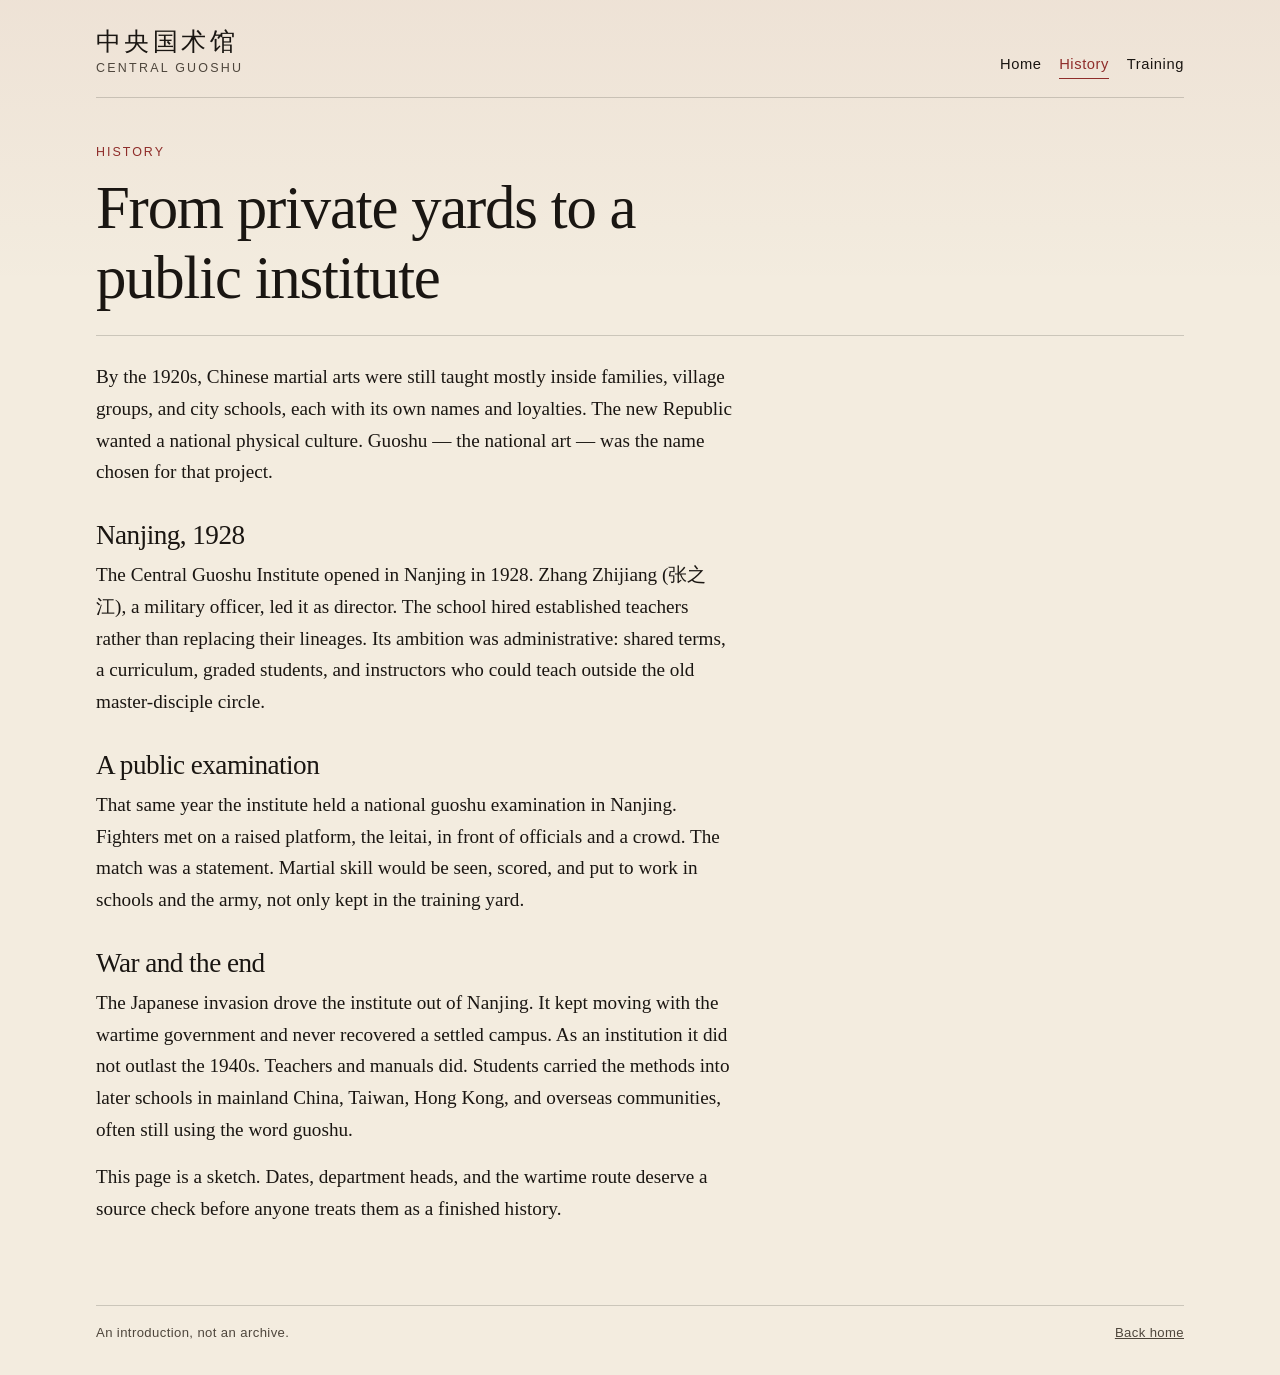
==== history.html @ 8dabe0dc "Init" ====
<!DOCTYPE html>
<html lang="en">
  <head>
    <meta charset="utf-8" />
    <meta name="viewport" content="width=device-width, initial-scale=1" />
    <title>History · Central Guoshu</title>
    <meta
      name="description"
      content="How the Central Guoshu Institute was founded in Nanjing, what it tried to do, and how it ended."
    />
    <link rel="stylesheet" href="css/styles.css" />
  </head>
  <body>
    <a class="skip" href="#content">Skip to content</a>
    <header class="mast">
      <a class="mark" href="index.html">
        <span class="mark-zh" lang="zh-Hans">中央国术馆</span>
        <span class="mark-en">Central Guoshu</span>
      </a>
      <nav aria-label="Primary">
        <a href="index.html">Home</a>
        <a href="history.html" aria-current="page">History</a>
        <a href="training.html">Training</a>
      </nav>
    </header>

    <main id="content">
      <header class="page-head">
        <p class="kicker">History</p>
        <h1>From private yards to a public institute</h1>
      </header>
      <article class="prose">
        <p>
          By the 1920s, Chinese martial arts were still taught mostly inside families,
          village groups, and city schools, each with its own names and loyalties.
          The new Republic wanted a national physical culture. Guoshu — the national art —
          was the name chosen for that project.
        </p>
        <h2>Nanjing, 1928</h2>
        <p>
          The Central Guoshu Institute opened in Nanjing in 1928. Zhang Zhijiang
          (<span lang="zh-Hans">张之江</span>), a military officer, led it as director.
          The school hired established teachers rather than replacing their lineages.
          Its ambition was administrative: shared terms, a curriculum, graded students,
          and instructors who could teach outside the old master-disciple circle.
        </p>
        <h2>A public examination</h2>
        <p>
          That same year the institute held a national guoshu examination in Nanjing.
          Fighters met on a raised platform, the leitai, in front of officials and a crowd.
          The match was a statement. Martial skill would be seen, scored, and put to work
          in schools and the army, not only kept in the training yard.
        </p>
        <h2>War and the end</h2>
        <p>
          The Japanese invasion drove the institute out of Nanjing. It kept moving with
          the wartime government and never recovered a settled campus. As an institution
          it did not outlast the 1940s. Teachers and manuals did. Students carried the
          methods into later schools in mainland China, Taiwan, Hong Kong, and overseas
          communities, often still using the word guoshu.
        </p>
        <p>
          This page is a sketch. Dates, department heads, and the wartime route deserve
          a source check before anyone treats them as a finished history.
        </p>
      </article>
    </main>

    <footer class="site-footer">
      <span>An introduction, not an archive.</span>
      <a href="index.html">Back home</a>
    </footer>
  </body>
</html>
---- css/styles.css ----
/* Visual tokens. Change these first if you want a different palette. */
:root {
  --paper: #f3ecdf;
  --paper-deep: #e6d9c4;
  --ink: #1a1612;
  --ink-soft: #4e463c;
  --cinnabar: #8f2d2a;
  --line: rgba(26, 22, 18, 0.18);
  --measure: 40rem;
  --wide: 68rem;
}

*,
*::before,
*::after {
  box-sizing: border-box;
}

html {
  scroll-behavior: smooth;
}

body {
  margin: 0;
  min-height: 100vh;
  background:
    linear-gradient(180deg, rgba(143, 45, 42, 0.05), transparent 18rem),
    var(--paper);
  color: var(--ink);
  font-family: "Iowan Old Style", Palatino, "Palatino Linotype", "Songti SC", "Noto Serif SC", serif;
  font-size: 1.125rem;
  line-height: 1.65;
}

a {
  color: inherit;
}

.skip {
  position: absolute;
  left: 1rem;
  top: 0;
  transform: translateY(-120%);
  background: var(--ink);
  color: var(--paper);
  padding: 0.4rem 0.7rem;
}

.skip:focus {
  transform: none;
}

.mast,
.site-footer,
main {
  width: min(var(--wide), calc(100% - 2.5rem));
  margin-inline: auto;
}

.mast {
  display: flex;
  justify-content: space-between;
  align-items: flex-end;
  gap: 1.5rem;
  padding: 1.75rem 0 1.1rem;
  border-bottom: 1px solid var(--line);
}

.mark {
  text-decoration: none;
}

.mark-zh {
  display: block;
  font-size: 1.55rem;
  letter-spacing: 0.14em;
  line-height: 1.1;
}

.mark-en {
  display: block;
  margin-top: 0.2rem;
  color: var(--ink-soft);
  font-family: "Avenir Next", "Segoe UI", sans-serif;
  font-size: 0.78rem;
  letter-spacing: 0.18em;
  text-transform: uppercase;
}

nav {
  display: flex;
  flex-wrap: wrap;
  gap: 0.35rem 1.1rem;
  font-family: "Avenir Next", "Segoe UI", sans-serif;
  font-size: 0.92rem;
  letter-spacing: 0.04em;
}

nav a {
  text-decoration: none;
  border-bottom: 1px solid transparent;
  padding-bottom: 0.1rem;
}

nav a:hover,
nav a[aria-current="page"] {
  border-bottom-color: var(--cinnabar);
  color: var(--cinnabar);
}

main {
  padding-bottom: 4rem;
}

.hero {
  display: grid;
  grid-template-columns: auto 1fr;
  gap: 1.75rem 2rem;
  align-items: start;
  padding: 3.2rem 0 2.2rem;
  border-bottom: 1px solid var(--line);
}

.seal {
  width: 5.5rem;
  height: 5.5rem;
  margin-top: 0.35rem;
  color: var(--cinnabar);
}

.seal text {
  fill: currentColor;
  font-size: 22px;
  font-family: "Songti SC", "Songti TC", "STSong", "Noto Serif SC", serif;
}

.kicker {
  margin: 0 0 0.6rem;
  color: var(--cinnabar);
  font-family: "Avenir Next", "Segoe UI", sans-serif;
  font-size: 0.78rem;
  letter-spacing: 0.16em;
  text-transform: uppercase;
}

h1,
h2 {
  font-weight: 500;
  letter-spacing: -0.02em;
  line-height: 1.15;
}

h1 {
  margin: 0;
  max-width: 16ch;
  font-size: clamp(2.6rem, 6vw, 4.6rem);
}

.lede,
.prose p,
.prose li {
  font-size: 1.2rem;
}

.lede {
  max-width: var(--measure);
  margin: 1rem 0 0;
}

.facts {
  display: grid;
  grid-template-columns: repeat(3, 1fr);
  margin: 0;
  padding: 0;
  list-style: none;
  border-bottom: 1px solid var(--line);
}

.facts li {
  padding: 1.25rem 1.25rem 1.35rem 0;
  border-top: 1px solid var(--line);
}

.facts li + li {
  padding-left: 1.25rem;
  border-left: 1px solid var(--line);
}

.facts strong {
  display: block;
  margin-bottom: 0.25rem;
  font-size: 1.35rem;
  font-weight: 500;
}

.facts span {
  color: var(--ink-soft);
  font-size: 0.98rem;
}

.split {
  display: grid;
  grid-template-columns: 1fr 1fr;
  gap: 2.5rem;
  padding-top: 2.4rem;
}

.split article h2 {
  margin: 0 0 0.6rem;
  font-size: 1.8rem;
}

.split p {
  margin: 0 0 1rem;
  max-width: 36rem;
}

.text-link {
  color: var(--cinnabar);
  text-underline-offset: 0.18em;
}

.page-head {
  padding: 2.8rem 0 1.4rem;
  border-bottom: 1px solid var(--line);
}

.page-head h1 {
  max-width: 18ch;
  font-size: clamp(2.3rem, 5vw, 3.8rem);
}

.prose {
  max-width: var(--measure);
  padding-top: 1.6rem;
}

.prose h2 {
  margin: 2rem 0 0.5rem;
  font-size: 1.7rem;
}

.prose p,
.prose ul {
  margin: 0 0 1rem;
}

.prose ul {
  padding-left: 1.2rem;
}

.site-footer {
  display: flex;
  justify-content: space-between;
  gap: 1rem;
  padding: 1rem 0 2rem;
  border-top: 1px solid var(--line);
  color: var(--ink-soft);
  font-family: "Avenir Next", "Segoe UI", sans-serif;
  font-size: 0.82rem;
  letter-spacing: 0.03em;
}

@media (max-width: 720px) {
  .mast,
  .hero,
  .facts,
  .split,
  .site-footer {
    display: block;
  }

  .facts li,
  .facts li + li {
    padding-left: 0;
    border-left: 0;
  }

  .seal {
    margin-bottom: 1rem;
  }

  nav {
    margin-top: 1rem;
  }

  .split article + article {
    margin-top: 1.8rem;
  }
}
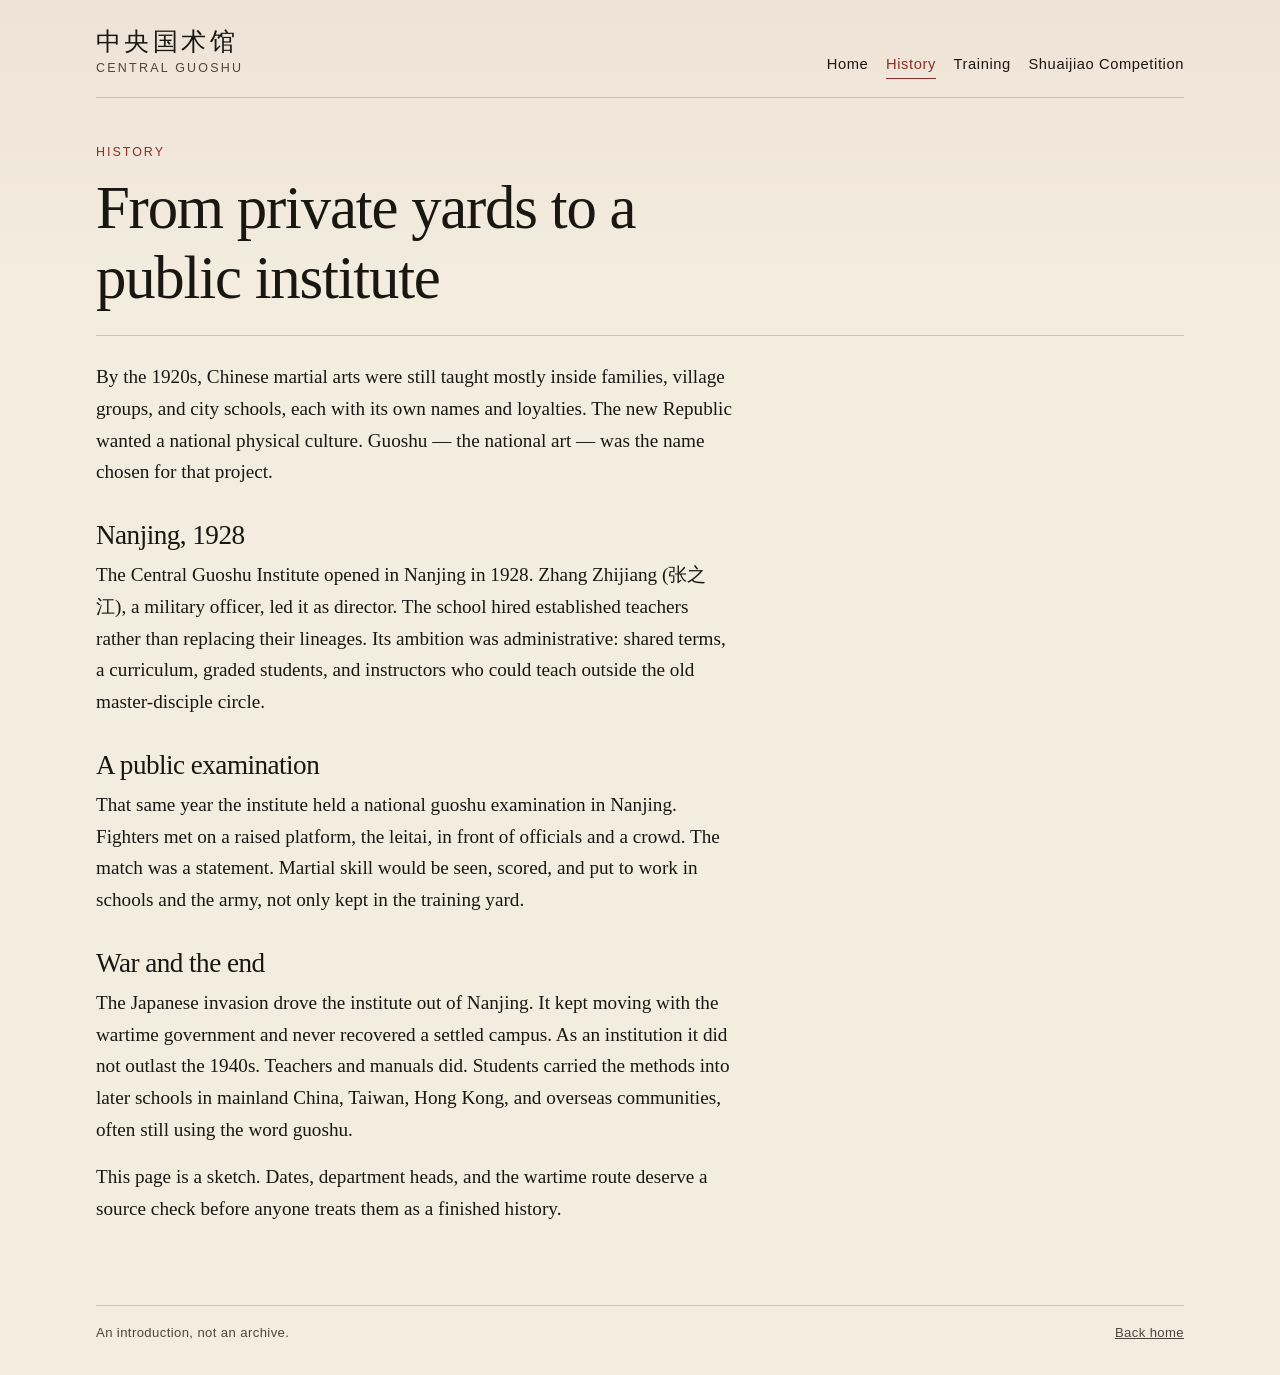
==== commit 5c630a4d: "Add links to Shuaijiao Competition in history and training pages" ====
--- a/history.html
+++ b/history.html
@@ -21,6 +21,7 @@
         <a href="index.html">Home</a>
         <a href="history.html" aria-current="page">History</a>
         <a href="training.html">Training</a>
+        <a href="shuaijiao.html">Shuaijiao Competition</a>
       </nav>
     </header>
 
